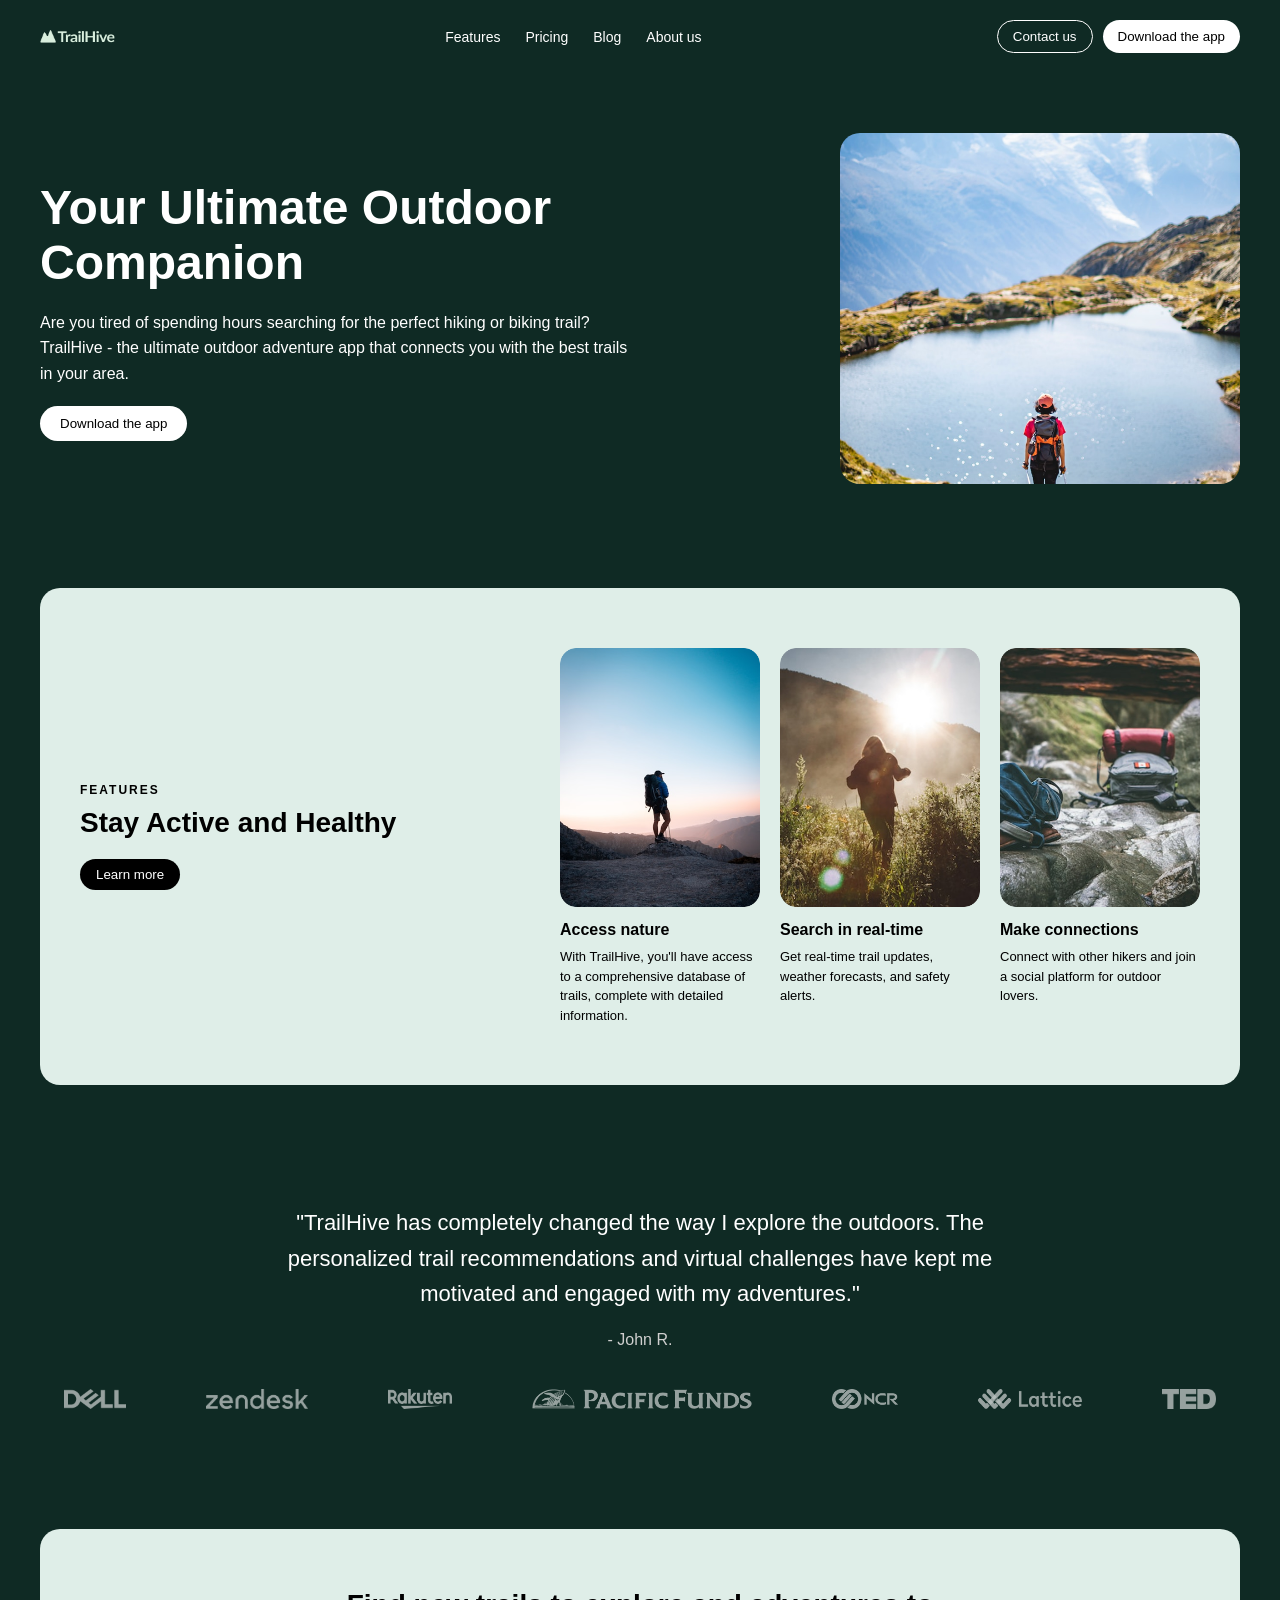
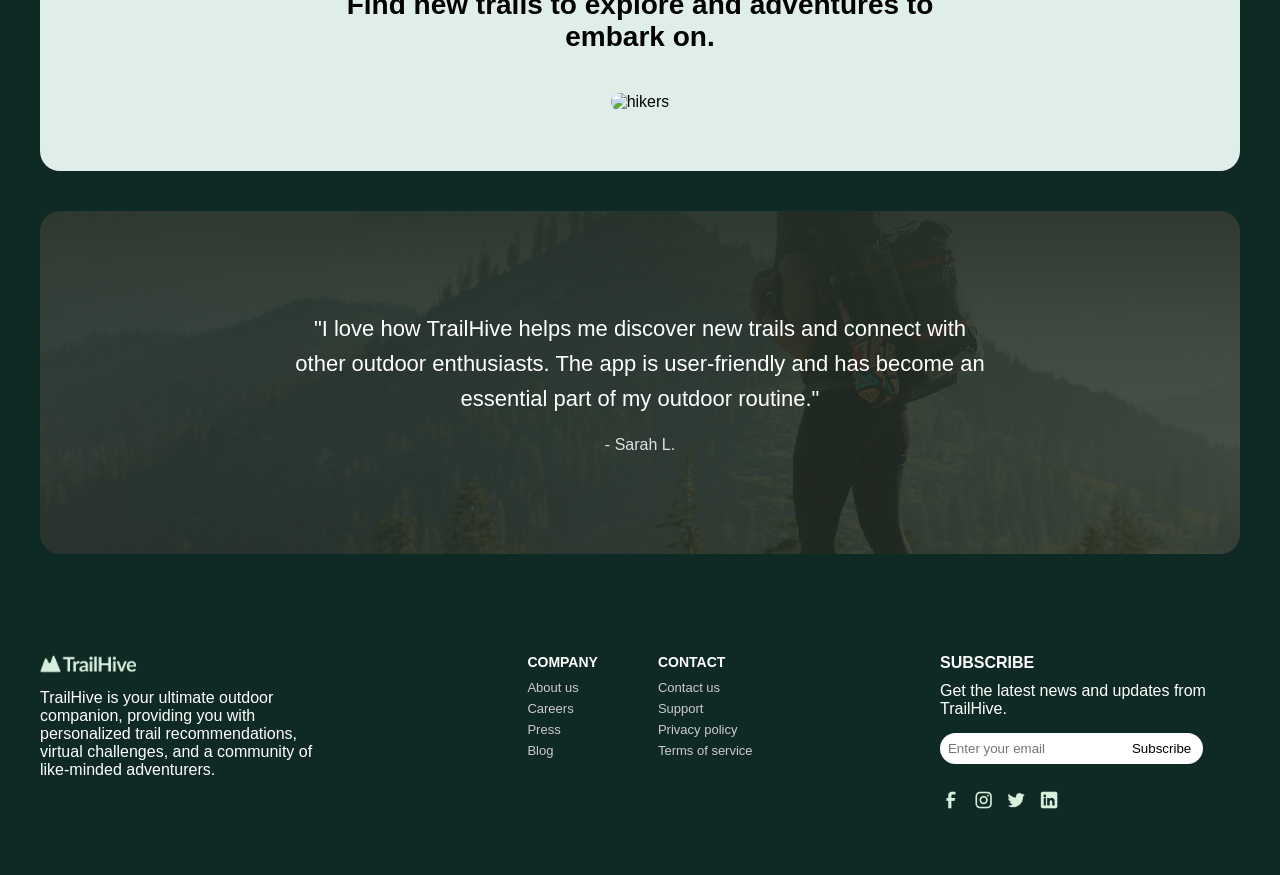
==== index.html @ d530c3d2 "Initial commit - TrailHive website" ====
<!DOCTYPE html>
<html lang="en">
<head>
    <meta charset="UTF-8">
    <meta name="viewport" content="width=device-width, initial-scale=1.0">
    <title>TrailHive</title>

    <!-- Link to CSS -->
    <link rel="stylesheet" href="css/style.css">
</head>
<body>

    <!-- ================= NAVBAR ================= -->
    <header class="navbar">
        <div class="nav-container">
            
            <!-- Logo -->
            <div class="logowhite">
                <img src="css/logowhite.png" alt="logo">
            </div>
            <!-- Navigation Links -->
            <nav>
                <ul>
                    <li><a href="#">Features</a></li>
                    <li><a href="#">Pricing</a></li>
                    <li><a href="#">Blog</a></li>
                    <li><a href="#">About us</a></li>
                </ul>
            </nav>

            <!-- Buttons -->
            <div class="nav-buttons">
                <button class="contact-btn">Contact us</button>
                <button class="download-btn">Download the app</button>
            </div>

        </div>
    </header>

    <!-- ================= HERO SECTION ================= -->
    <section class="hero">
        <div class="hero-container">

            <!-- Left Text -->
            <div class="hero-text">
                <h1>Your Ultimate Outdoor Companion</h1>
                <p>
                    Are you tired of spending hours searching for the perfect hiking
                    or biking trail? TrailHive - the ultimate outdoor adventure app
                    that connects you with the best trails in your area.
                </p>
                <button class="hero-btn">Download the app</button>
            </div>

            <!-- Right Image -->
            <div class="hero-image">
                <img src="css/standing.png" alt="hiker">
            </div>

        </div>
    </section>
<!-- ================= FEATURES SECTION ================= -->
<section class="features">
    <div class="features-container">

        <!-- Left Text -->
        <div class="features-text">
            <h4>FEATURES</h4>
            <h2>Stay Active and Healthy</h2>
            <button class="learn-btn">Learn more</button>
        </div>

        <!-- Cards -->
        <div class="features-cards">

            <!-- Card 1 -->
            <div class="card">
                <img src="css/first.png" alt="feature1">
                <h3>Access nature</h3>
                <p>
                    With TrailHive, you'll have access to a comprehensive database
                    of trails, complete with detailed information.
                </p>
            </div>

            <!-- Card 2 -->
            <div class="card">
                <img src="css/Second.png" alt="feature2">
                <h3>Search in real-time</h3>
                <p>
                    Get real-time trail updates, weather forecasts, and safety alerts.
                </p>
            </div>

            <!-- Card 3 -->
            <div class="card">
                <img src="css/Third.png" alt="feature3">
                <h3>Make connections</h3>
                <p>
                    Connect with other hikers and join a social platform for outdoor lovers.
                </p>
            </div>

        </div>

    </div>
</section>
<!-- ================= TESTIMONIAL SECTION ================= -->
<section class="testimonial">
    <div class="testimonial-container">

        <!-- Quote -->
        <p class="testimonial-text">
            "TrailHive has completely changed the way I explore the outdoors.
            The personalized trail recommendations and virtual challenges have
            kept me motivated and engaged with my adventures."
        </p>

        <h4 class="testimonial-author">- John R.</h4>

        <!-- Logos -->
        <div class="logos">
            <img src="css/delllogo.png">
            <img src="css/zendesklogo.png">
            <img src="css/rakutenlogo.png">
            <img src="css/pacificlogo.png">
            <img src="css/ncrlogo.png">
            <img src="css/latticelogo.png">
            <img src="css/tedlogo.png">
        </div>

    </div>
</section>
<!-- ================= EXPLORE SECTION ================= -->
<section class="explore">
    <div class="explore-container">

        <!-- Heading -->
        <h2>
            Find new trails to explore and adventures to embark on.
        </h2>

        <!-- Big Image -->
        <div class="explore-image">
            <img src="css/hiking.png" alt="hikers">
        </div>

    </div>
</section>
<!-- ================= SECOND TESTIMONIAL ================= -->
<section class="testimonial-2">
    <div class="testimonial-2-content">

        <p>
            "I love how TrailHive helps me discover new trails and connect with
            other outdoor enthusiasts. The app is user-friendly and has become
            an essential part of my outdoor routine."
        </p>

        <h4>- Sarah L.</h4>

    </div>
</section>
<!-- ================= FOOTER ================= -->
<footer class="footer">
    <div class="footer-container">

        <!-- Left: Logo + Text -->
        <div class="footer-left">
            <div class="footer-logo">
                <img src="css/logowhite.png" alt="logo">
            </div>
            <p>
                TrailHive is your ultimate outdoor companion, providing you with
                personalized trail recommendations, virtual challenges, and a
                community of like-minded adventurers.
            </p>
        </div>

        <!-- Middle: Links -->
        <div class="footer-links">
            <div>
                <h4>COMPANY</h4>
                <a href="#">About us</a>
                <a href="#">Careers</a>
                <a href="#">Press</a>
                <a href="#">Blog</a>
            </div>

            <div>
                <h4>CONTACT</h4>
                <a href="#">Contact us</a>
                <a href="#">Support</a>
                <a href="#">Privacy policy</a>
                <a href="#">Terms of service</a>
            </div>
        </div>

        <!-- Right: Subscribe + Socials -->
        <div class="footer-right">
            <h4>SUBSCRIBE</h4>
            <p>Get the latest news and updates from TrailHive.</p>

            <!-- Input -->
            <div class="subscribe-box">
                <input type="email" placeholder="Enter your email">
                <button>Subscribe</button>
            </div>

            <!-- Social Logos -->
            <div class="socials">
                <img src="css/Sociallogos.png" alt="social icons">
            </div>
        </div>

    </div>
</footer>
</body>
</html>
---- css/style.css ----
/* Reset default browser styles */
* {
    margin: 0;
    padding: 0;
    box-sizing: border-box;
}

/* Body styling */
body {
    font-family: Arial, sans-serif;
    background-color: #0f2a24; /* dark green background */
    color: white;
}

/* ================= NAVBAR ================= */
.navbar {
    padding: 20px 40px;
}

.nav-container {
    display: flex;
    justify-content: space-between;
    align-items: center;
}

/* Logo */
.logowhite {
    display: flex;
    align-items: center;
    gap: 10px;
}

.logowhite img {
    width: 110px;
    height: 15px;
}

/* Nav links */
nav ul {
    display: flex;
    list-style: none;
    gap: 25px;
}

nav a {
    text-decoration: none;
    color: white;
    font-size: 14px;
}

/* Buttons */
.nav-buttons {
    display: flex;
    gap: 10px;
}

.contact-btn {
    background: transparent;
    border: 1px solid white;
    padding: 8px 15px;
    border-radius: 20px;
    color: white;
    cursor: pointer;
}

.download-btn {
    background: white;
    color: black;
    border: none;
    padding: 8px 15px;
    border-radius: 20px;
    cursor: pointer;
}

/* ================= HERO SECTION ================= */
.hero {
    padding: 60px 40px;
}

.hero-container {
    display: flex;
    align-items: center;
    justify-content: space-between;
}

/* Left side */
.hero-text {
    max-width: 50%;
}

.hero-text h1 {
    font-size: 48px;
    margin-bottom: 20px;
}

.hero-text p {
    font-size: 16px;
    margin-bottom: 20px;
    line-height: 1.6;
}

/* Button */
.hero-btn {
    background: white;
    color: black;
    border: none;
    padding: 10px 20px;
    border-radius: 20px;
    cursor: pointer;
}

/* Right image */
.hero-image img {
    width: 400px;
    border-radius: 20px;
}
/* ================= FEATURES SECTION ================= */
.features {
    background-color: #dfeee8; /* light green background */
    padding: 60px 40px;
    border-radius: 20px;
    margin: 40px;
    color: black;
}

.features-container {
    display: flex;
    align-items: center;
    justify-content: space-between;
    gap: 40px;
}

/* Left text */
.features-text {
    max-width: 30%;
}

.features-text h4 {
    font-size: 12px;
    letter-spacing: 2px;
    margin-bottom: 10px;
}

.features-text h2 {
    font-size: 28px;
    margin-bottom: 20px;
}

.learn-btn {
    padding: 8px 16px;
    border-radius: 20px;
    border: none;
    background: black;
    color: white;
    cursor: pointer;
}

/* Cards container */
.features-cards {
    display: flex;
    gap: 20px;
}

/* Individual card */
.card {
    width: 200px;
}

.card img {
    width: 100%;
    border-radius: 15px;
    margin-bottom: 10px;
}

.card h3 {
    font-size: 16px;
    margin-bottom: 8px;
}

.card p {
    font-size: 13px;
    line-height: 1.5;
}
/* ================= TESTIMONIAL ================= */
.testimonial {
    padding: 80px 40px;
    text-align: center;
    background-color: #0f2a24; /* same dark background */
}

.testimonial-text {
    font-size: 22px;
    max-width: 800px;
    margin: 0 auto 20px;
    line-height: 1.6;
}

.testimonial-author {
    margin-bottom: 40px;
    font-weight: normal;
    color: #cfcfcf;
}

/* Logos row */
.logos {
    display: flex;
    justify-content: center;
    flex-wrap: wrap;
    gap: 80px;
    opacity: 0.7;
}
/* Logo images */
.logos img {
    height: 20px;        /* controls size */
    width: auto;         /* keeps proportions */
    object-fit: contain; /* prevents stretching */
    filter: brightness(0) invert(1); 
    /* makes logos white for dark background (optional) */
}

.logos span {
    font-size: 10px;
}
/* ================= EXPLORE SECTION ================= */
.explore {
    background-color: #dfeee8; /* light green */
    margin: 40px;
    padding: 60px 40px;
    border-radius: 20px;
    text-align: center;
    color: black;
}

.explore h2 {
    font-size: 28px;
    max-width: 600px;
    margin: 0 auto 40px;
}

/* Image styling */
.explore-image img {
    width: 100%;
    max-width: 900px;
    border-radius: 20px;
}
/* ================= SECOND TESTIMONIAL ================= */
.testimonial-2 {
    margin: 40px;
    border-radius: 20px;
    padding: 100px 40px;

    /* Background image */
    background-image: url("blurpic.png");
    background-size: cover;
    background-position: center;

    color: white;
    text-align: center;
}

/* Center content nicely */
.testimonial-2-content {
    max-width: 700px;
    margin: 0 auto;
}

/* Text styling */
.testimonial-2 p {
    font-size: 22px;
    line-height: 1.6;
    margin-bottom: 20px;
}

.testimonial-2 h4 {
    font-weight: normal;
    color: #e0e0e0;
}
/* ================= FOOTER ================= */
.footer {
    background-color: #0f2a24;
    padding: 60px 40px;
    color: white;
}

.footer-container {
    display: flex;
    justify-content: space-between;
    gap: 40px;
}

/* Left section */
.footer-left {
    max-width: 300px;
}

.footer-logo {
    display: flex;
    align-items: center;
    gap: 10px;
    margin-bottom: 15px;
}

.footer-logo img {
    width: 30px;
}

/* Links */
.footer-links {
    display: flex;
    gap: 60px;
}

.footer-links h4 {
    margin-bottom: 10px;
    font-size: 14px;
}

.footer-links a {
    display: block;
    text-decoration: none;
    color: #ccc;
    font-size: 13px;
    margin-bottom: 6px;
}

/* Right section */
.footer-right {
    max-width: 300px;
}

.footer-right h4 {
    margin-bottom: 10px;
}

/* Subscribe box */
.subscribe-box {
    display: flex;
    margin: 15px 0;
}

.subscribe-box input {
    padding: 8px;
    border: none;
    outline: none;
    border-radius: 20px 0 0 20px;
    width: 60%;
}

.subscribe-box button {
    padding: 8px 12px;
    border: none;
    background: white;
    color: black;
    border-radius: 0 20px 20px 0;
    cursor: pointer;
}

/* Social icons */
.socials img {
    width: 120px; /* adjust if needed */
    margin-top: 10px;
}
.footer-left img{
    width: auto;
    height: 20px;
}
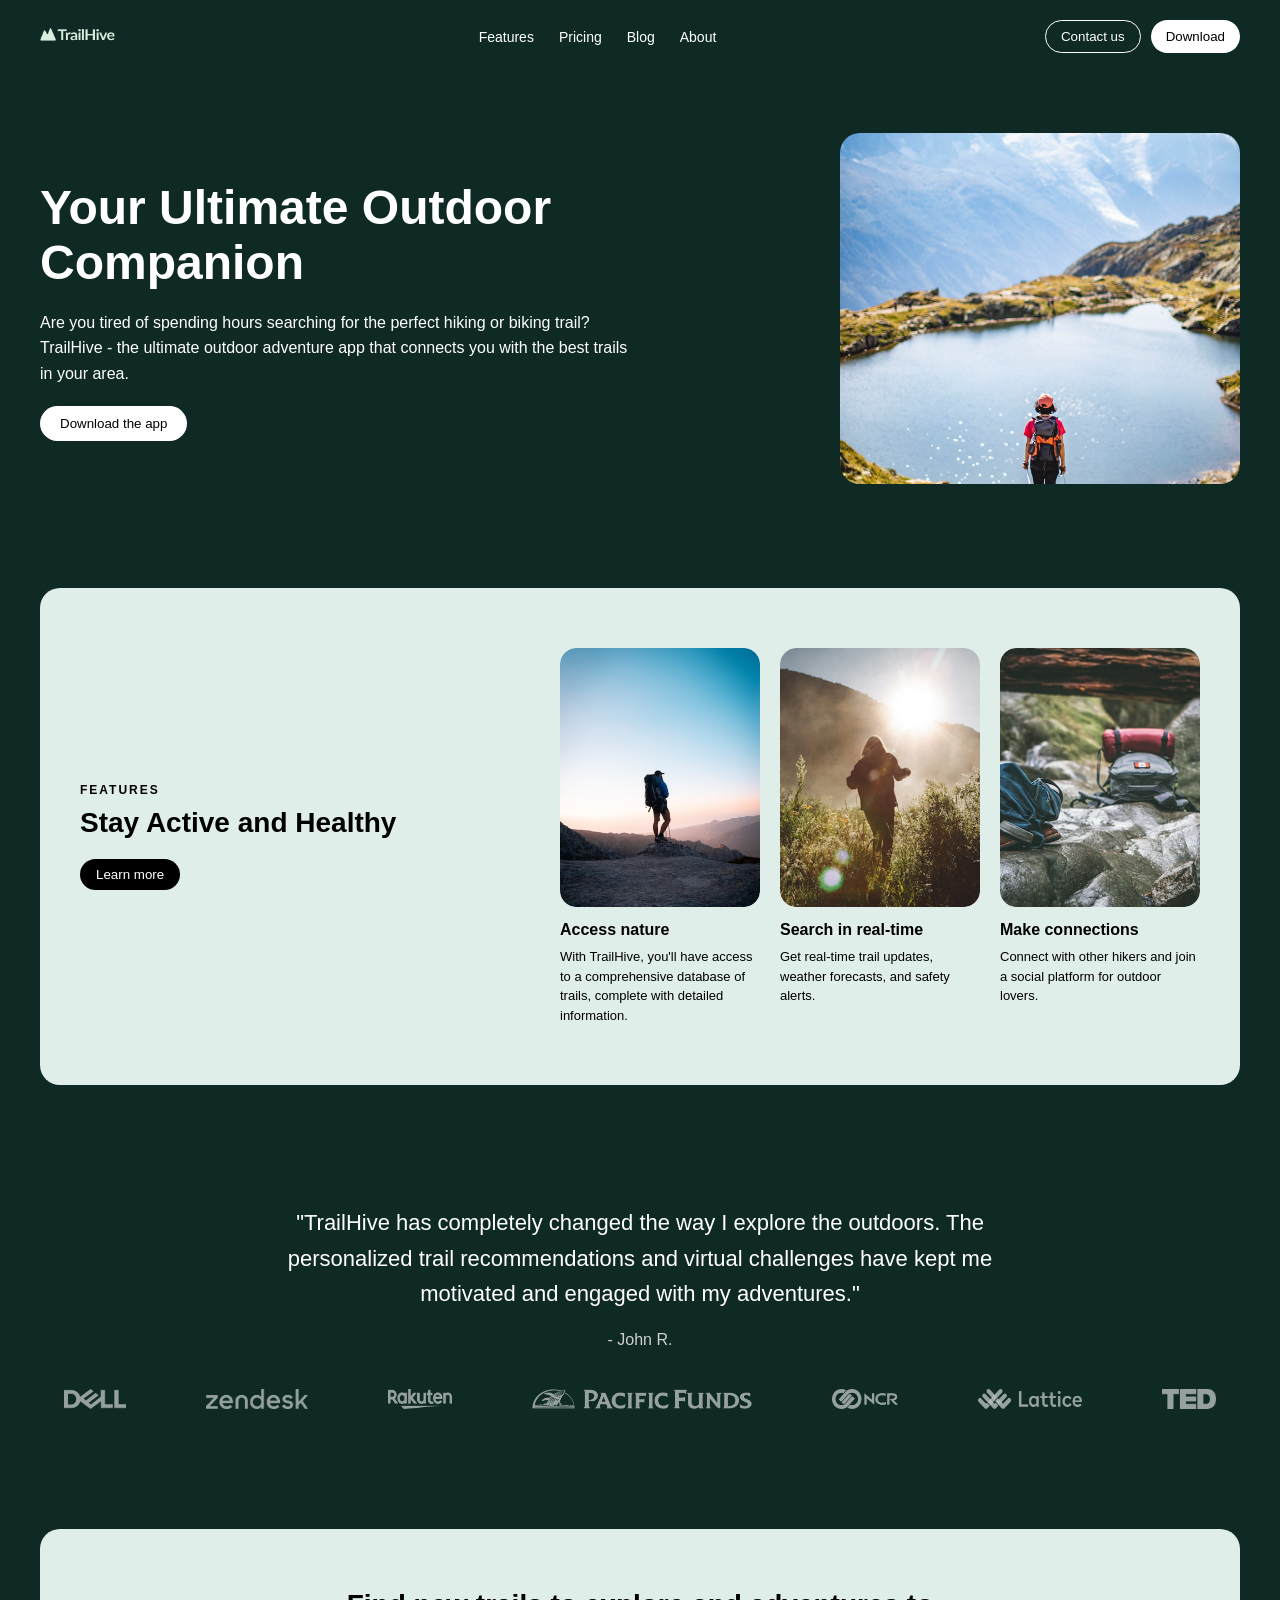
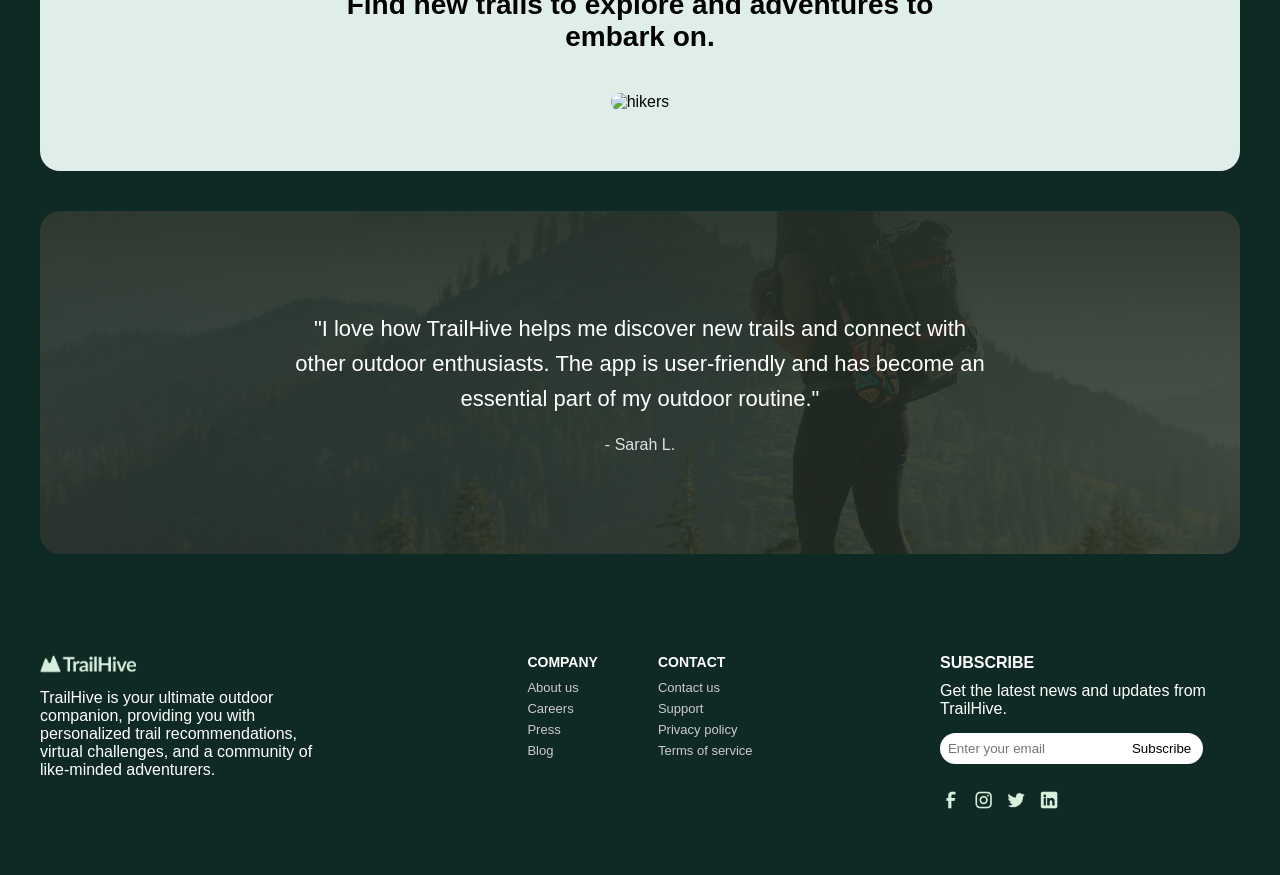
==== commit d4a34de6: "Updated navigation and added responsiveness" ====
--- a/index.html
+++ b/index.html
@@ -10,32 +10,33 @@
 </head>
 <body>
 
-    <!-- ================= NAVBAR ================= -->
-    <header class="navbar">
-        <div class="nav-container">
-            
-            <!-- Logo -->
-            <div class="logowhite">
-                <img src="css/logowhite.png" alt="logo">
-            </div>
-            <!-- Navigation Links -->
-            <nav>
-                <ul>
-                    <li><a href="#">Features</a></li>
-                    <li><a href="#">Pricing</a></li>
-                    <li><a href="#">Blog</a></li>
-                    <li><a href="#">About us</a></li>
-                </ul>
-            </nav>
-
-            <!-- Buttons -->
-            <div class="nav-buttons">
-                <button class="contact-btn">Contact us</button>
-                <button class="download-btn">Download the app</button>
-            </div>
-
-        </div>
-    </header>
+  <header class="navbar">
+    <div class="nav-container">
+        
+       <div class="logowhite">
+    <a href="index.html">
+        <img src="css/logowhite.png" alt="logo">
+    </a>
+</div>
+
+        <!-- Navigation Links -->
+        <nav id="nav-menu">
+            <ul>
+                <li><a href="features.html">Features</a></li>
+                <li><a href="pricing.html">Pricing</a></li>
+                <li><a href="blog.html">Blog</a></li>
+                <li><a href="about.html">About</a></li>
+            </ul>
+        </nav>
+
+        <!-- Buttons -->
+        <div class="nav-buttons">
+            <button class="contact-btn">Contact us</button>
+            <button class="download-btn">Download</button>
+        </div>
+
+    </div>
+</header>
 
     <!-- ================= HERO SECTION ================= -->
     <section class="hero">
@@ -215,5 +216,19 @@
 
     </div>
 </footer>
+<script>
+const observer = new IntersectionObserver(entries => {
+    entries.forEach(entry => {
+        if (entry.isIntersecting) {
+            entry.target.classList.add("show");
+        }
+    });
+});
+
+document.querySelectorAll("section").forEach(section => {
+    section.classList.add("hidden");
+    observer.observe(section);
+});
+</script>
 </body>
 </html>
--- a/css/style.css
+++ b/css/style.css
@@ -4,6 +4,19 @@
     padding: 0;
     box-sizing: border-box;
 }
+/* Smooth transitions globally */
+* {
+    transition: all 0.3s ease;
+}
+nav a:hover {
+    color: #8fd3b6;
+}
+.card:hover {
+    transform: translateY(-5px);
+}
+.card img:hover {
+    transform: scale(1.05);
+}
 
 /* Body styling */
 body {
@@ -98,6 +111,7 @@
     margin-bottom: 20px;
     line-height: 1.6;
 }
+
 
 /* Button */
 .hero-btn {
@@ -363,4 +377,141 @@
 .footer-left img{
     width: auto;
     height: 20px;
+}
+/* ================= MOBILE ================= */
+@media (max-width: 900px) {
+
+    /* NAV */
+    .menu-toggle {
+        display: block;
+        font-size: 24px;
+        cursor: pointer;
+    }
+
+    nav {
+        position: absolute;
+        top: 70px;
+        right: 0;
+        background: #0f2a24;
+        width: 200px;
+        display: none;
+        flex-direction: column;
+        padding: 20px;
+    }
+
+    nav.active {
+        display: flex;
+    }
+
+    nav ul {
+        flex-direction: column;
+        gap: 15px;
+    }
+
+    .nav-buttons {
+        display: none;
+    }
+
+    /* HERO */
+    .hero-container {
+        flex-direction: column;
+        text-align: center;
+    }
+
+    .hero-text {
+        max-width: 100%;
+    }
+
+    .hero-image img {
+        width: 100%;
+        margin-top: 20px;
+    }
+
+    /* FEATURES */
+    .features-container {
+        flex-direction: column;
+    }
+
+    .features-text {
+        max-width: 100%;
+        text-align: center;
+    }
+
+    .features-cards {
+        flex-direction: column;
+        align-items: center;
+    }
+
+    /* EXPLORE */
+    .explore h2 {
+        font-size: 22px;
+    }
+
+    /* FOOTER */
+    .footer-container {
+        flex-direction: column;
+        text-align: center;
+    }
+
+    .footer-links {
+        justify-content: center;
+    }
+}
+/* ================= PAGE ================= */
+.page {
+    padding: 100px 40px;
+    text-align: center;
+}
+
+.page h1 {
+    font-size: 40px;
+    margin-bottom: 20px;
+}
+/* ================= PAGE ================= */
+.page2 {
+    padding: 100px 40px;
+    text-align: center;
+}
+
+.page2 h1 {
+    font-size: 40px;
+    margin-bottom: 20px;
+}
+/* ================= PAGE ================= */
+.page3 {
+    padding: 100px 40px;
+    text-align: center;
+}
+
+.page3 h1 {
+    font-size: 40px;
+    margin-bottom: 20px;
+}
+/* ================= PAGE ================= */
+.page4 {
+    padding: 100px 40px;
+    text-align: center;
+}
+
+.page4 h1 {
+    font-size: 40px;
+    margin-bottom: 20px;
+}
+button {
+    transition: all 0.3s ease;
+}
+
+button:hover {
+    transform: scale(1.05);
+}
+/* Hidden state */
+.hidden {
+    opacity: 0;
+    transform: translateY(40px);
+}
+
+/* Show animation */
+.show {
+    opacity: 1;
+    transform: translateY(0);
 }
